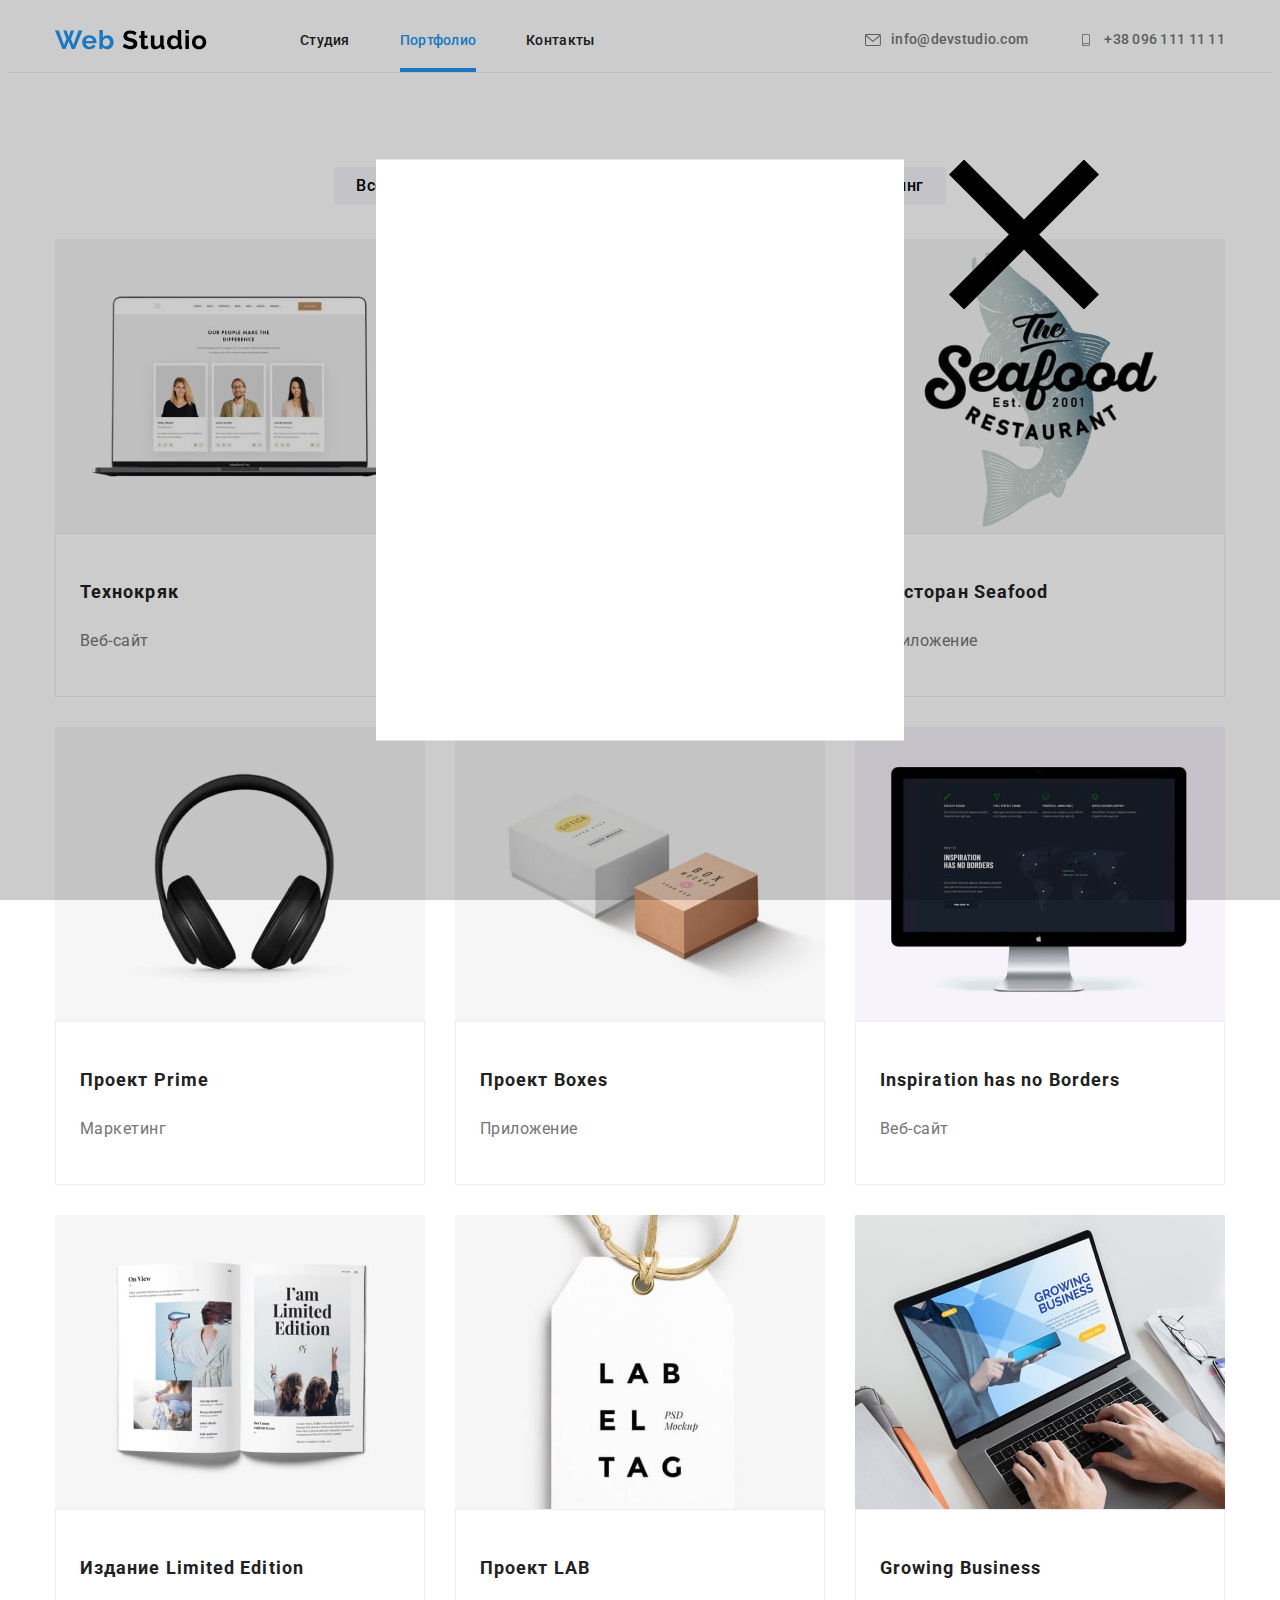
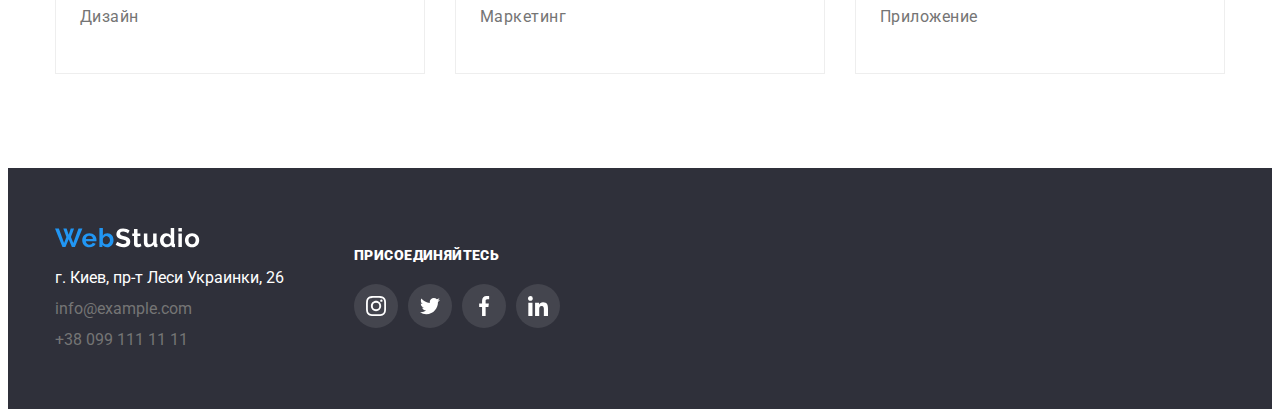
==== portfolio.html @ 85c2e056 "Пересоздал репозиторий" ====
<!DOCTYPE html>
<html lang="ru">
  <head>
    <meta charset="UTF-8" />
    <meta name="viewport" content="width=device-width, initial-scale=1.0" />
    <title>Portfolio</title>
    <link
      href="https://fonts.googleapis.com/css2?family=Roboto:wght@400;500;700;900&display=swap"
      rel="stylesheet"
    />
    <link rel="stylesheet" href="./css/styles.css" />
  </head>

  <body>
    <header>
      <div class="header">
       <nav class="nav">
        <a href="./index.html">
          <img src="./images/logotype.svg" alt="Логотип студии" class="logo"/>
         </a>
        <ul class="navigation">
          <li class="navigation-item"><a href="./index.html" class="links-nav">Студия</a></li>
          <li class="navigation-item"><a href="./portfolio.html" class="links-nav current">Портфолио</a></li>
          <li class="navigation-item"><a href="" class="links-nav data-modal-open">Контакты</a></li>
        </ul>
       </nav>
       <ul class="contacts">
        <li class="contacts-item">
          <a href="mailto:info@devstudio.com" class="links-contact">
            <svg class="contact-icon">
              <use href="./images/sprite.svg#icon-envelope"></use>
            </svg>
            info@devstudio.com
          </a>
        </li>
        <li class="contacts-item">
          <a href="tel:+380961111111" class="links-contact">
            <svg class="contact-icon">
              <use href="./images/sprite.svg#icon-smartphone"></use>
            </svg>
            +38 096 111 11 11
          </a>
        </li>
       </ul>
      </div>
    </header>

    <main>
      <h1 class="visually-hidden">Портфолио</h1>
      <section class="filters">
        <div class="filters-container">
        <h2 class="visually-hidden">Фильтры</h2>
        <ul class="filter-btns">
          <li class="filter-btn-box"><button class="filter-btn" type="button">Все</button></li>
          <li class="filter-btn-box"><button class="filter-btn" type="button">Веб-сайты</button></li>
          <li class="filter-btn-box"><button class="filter-btn" type="button">Приложения</button></li>
          <li class="filter-btn-box"><button class="filter-btn" type="button">Дизайн</button></li>
          <li class="filter-btn-box"><button class="filter-btn" type="button">Маркетинг</button></li>
        </ul>
      </div>
      </section>
      <section class="gallery">
        <h2 class="visually-hidden">Галерея</h2>
        <div class="gallery-container">
        <ul class="gallery-boxes">
          <li class="gallery-box">
            <a href="" class="gallery-link">
            <div class="gallery-overlay-box">
              <img src="./images/technocrack.jpg" alt="ноутбук" width="370" /> 
                <div class="gallery-overlay-text-box">
                <p class="gallery-overlay-text">Технокряк это современная площадка распространения коронавируса. Компании используют эту платформу для цифрового шпионажа и атак на защищённые сервера конкурентов.</p>
              </div>
            </div>
              <div class="gallery-text-box">
              <h3>Технокряк</h3>
              <p class="gallery-type">Веб-сайт</p></div></a
            >
          </li>
          <li class="gallery-box">
            <a href="" class="gallery-link">
              <div class="gallery-overlay-box">
              <img src="./images/poster.jpg" alt="постер" width="370" /> 
              <div class="gallery-overlay-text-box">
                <p class="gallery-overlay-text">Технокряк это современная площадка распространения коронавируса. Компании используют эту платформу для цифрового шпионажа и атак на защищённые сервера конкурентов.</p>
              </div>
            </div>
              <div class="gallery-text-box">
              <h3>Постер New Orlean vs Golden Star</h3>
              <p class="gallery-type">Дизайн</p></div></a
            >
          </li>
          <li class="gallery-box">
            <a href="" class="gallery-link"> 
              <div class="gallery-overlay-box">
              <img src="./images/seafood.jpg" alt="морская еда" width="370" /> 
              <div class="gallery-overlay-text-box">
                <p class="gallery-overlay-text">Технокряк это современная площадка распространения коронавируса. Компании используют эту платформу для цифрового шпионажа и атак на защищённые сервера конкурентов.</p>
              </div>
            </div>
              <div class="gallery-text-box">
              
              <h3>Ресторан Seafood</h3>
              <p class="gallery-type">Приложение</p></div></a>
          </li>
          <li class="gallery-box">
            <a href="" class="gallery-link">
              <div class="gallery-overlay-box">
              <img src="./images/prime.jpg" alt="наушники" width="370" />
              <div class="gallery-overlay-text-box">
                <p class="gallery-overlay-text">Технокряк это современная площадка распространения коронавируса. Компании используют эту платформу для цифрового шпионажа и атак на защищённые сервера конкурентов.</p>
              </div>
            </div>
              <div class="gallery-text-box">
              <h3>Проект Prime</h3>
              <p class="gallery-type">Маркетинг</p></div></a>
          </li>
          <li class="gallery-box">
            <a href="" class="gallery-link">
              <div class="gallery-overlay-box">
              <img src="./images/boxes.jpg" alt="коробки" width="370" /> 
              <div class="gallery-overlay-text-box">
                <p class="gallery-overlay-text">Технокряк это современная площадка распространения коронавируса. Компании используют эту платформу для цифрового шпионажа и атак на защищённые сервера конкурентов.</p>
              </div>
            </div>
            <div class="gallery-text-box">
              <h3>Проект Boxes</h3>
              <p class="gallery-type">Приложение</p></div></a>
          </li>
          <li class="gallery-box">
            <a href="" class="gallery-link">
              <div class="gallery-overlay-box">
              <img src="./images/inspiration.jpg" alt="монитор" width="370" />
              <div class="gallery-overlay-text-box">
                <p class="gallery-overlay-text">Технокряк это современная площадка распространения коронавируса. Компании используют эту платформу для цифрового шпионажа и атак на защищённые сервера конкурентов.</p>
              </div>
            </div>
            <div class="gallery-text-box">
              <h3>Inspiration has no Borders</h3>
              <p class="gallery-type">Веб-сайт</p></div></a
            >
          </li>
          <li class="gallery-box">
            <a href="" class="gallery-link">
              <div class="gallery-overlay-box">
              <img src="./images/limited.jpg" alt="журнал" width="370" />
              <div class="gallery-overlay-text-box">
                <p class="gallery-overlay-text">Технокряк это современная площадка распространения коронавируса. Компании используют эту платформу для цифрового шпионажа и атак на защищённые сервера конкурентов.</p>
              </div>
            </div>
            <div class="gallery-text-box">
              <h3>Издание Limited Edition</h3>
            <p class="gallery-type">Дизайн</p></div></a>
          </li>
          <li class="gallery-box">
            <a href="" class="gallery-link">
              <div class="gallery-overlay-box">
              <img src="./images/lab.jpg" alt="бирка" width="370" /> 
              <div class="gallery-overlay-text-box">
                <p class="gallery-overlay-text">Технокряк это современная площадка распространения коронавируса. Компании используют эту платформу для цифрового шпионажа и атак на защищённые сервера конкурентов.</p>
              </div>
            </div>
              <div class="gallery-text-box">
              <h3>Проект LAB</h3>
              <p class="gallery-type">Маркетинг</p>
              </div>
            </a>
          </li>
          <li class="gallery-box">
            <a href="" class="gallery-link">
              <div class="gallery-overlay-box">
              <img
                src="./images/growing.jpg"
                alt="приложение на ноутбуке"
                width="370"
              /> 
              <div class="gallery-overlay-text-box">
                <p class="gallery-overlay-text">Технокряк это современная площадка распространения коронавируса. Компании используют эту платформу для цифрового шпионажа и атак на защищённые сервера конкурентов.</p>
              </div>
            </div>
              <div class="gallery-text-box">
              <h3>Growing Business</h3>
              <p class="gallery-type">Приложение</p>
              </div>
            </a>
          </li>
        </ul>
      </div>
      </section>
    </main>

    <footer>
      <section class="footer">
        <div class="footer-boxes">
          <div class="footer-left">
        <a href="./index.html"
          ><img src="./images/logofooter.svg" alt="Логотип студии" class="footer-logo"
        /></a>
          <ul class="footer-contacts">
            <li class="footer-contact">г. Киев, пр-т Леси Украинки, 26</li>
            <li class="footer-contact"><a href="mailto:info@devstudio.com" class="contact">info@example.com</a></li>
            <li class="footer-contact"><a href="tel:+38target="_blank" 0991111111" class="contact">+38 099 111 11 11</a></li>
          </ul>
        </div>
          <div class="footer-right">
            <h3 class="footer-right-title"><b>ПРИСОЕДИНЯЙТЕСЬ</b></h3>
          <ul class="social-links-footer">
            <li class="social-links-item-footer">
            <a href="" class="social-link-footer">
            <svg class="social-link-icon-footer">
              <use href="./images/sprite.svg#icon-instagram"></use>
            </svg>
          </a>
        </li>
          <li class="social-links-item-footer">
          <a href="" class="social-link-footer">
            <svg class="social-link-icon-footer">
              <use href="./images/sprite.svg#icon-twitter"></use>
            </svg>
          </a>
        </li>
        <li class="social-links-item-footer">
          <a href="" class="social-link-footer">
            <svg class="social-link-icon-footer">
              <use href="./images/sprite.svg#icon-facebook"></use>
            </svg>
          </a>
        </li>
        <li class="social-links-item-footer">
          <a href="" class="social-link-footer">
            <svg class="social-link-icon-footer">
              <use href="./images/sprite.svg#icon-linkedin"></use>
            </svg>
          </a>
        </li>
        </ul>
      </div>
    </div>
      </section>
    </footer>

    <div class="modal-back">
      <div class="modal-window">
        <div class="modal-close">
          <svg class="close-icon">
            <use href="./images/sprite.svg#icon-close"></use>
          </svg>
        </div>
      </div>
    </div>
    <script src="./js/modal.js"></script>
  </body>
</html>
---- css/styles.css ----
:root {
    --main-text-color: #757575;
    --secondary-text-color: #212121;
    --additional-text-color: #ffffff;
    --accent-color: #2196f3;
    --button-background: #f5f4fa;
  }

  * {
    box-sizing: border-box;
  }

  p {
    color: var(--main-text-color);
  }

  a {
    text-decoration: none;
  }
  
  .visually-hidden {
    margin: 0;
    position: absolute !important;
    clip: rect(1px, 1px, 1px, 1px);
    padding: 0 !important;
    border: 0 !important;
    height: 1px !important;
    width: 1px !important;
    overflow: hidden;
  }

  body {
    color: var(--secondary-text-color);
    font-family: roboto, sans-serif;
  }
  
  ul {
    list-style: none;
  }

  h2 {
    color: var(--secondary-text-color);
    margin-top: 0px;
    font-style: normal;
    font-weight: bold;
    font-size: 36px;
    line-height: 1.2;
    text-align: center;
    letter-spacing: 0.03em;
  }
  
  h4 {
    font-style: normal;
    font-weight: bold;
    font-size: 14px;
    line-height: 1.14;
    letter-spacing: 0.03em;
    text-transform: uppercase;
  }

/* header */

.logo {
  margin-right: 93px;
}

.nav {
  display: flex;
  margin-right: auto;
}

.navigation {
  margin: 0;
  width: 313px;
  padding: 0px;
  display: flex;
  
}

.navigation-item:not(:first-child) {
  margin-left: 50px;
}

.header {
    padding: 0 15px;
    width: 1200px;
    display: flex;
    align-items: center;
    margin-left: auto;
    margin-right: auto;
  }

  header::after {
    content: "";
    display: block;
    height: 1px;
    width: 100%;
    background-color: #ECECEC;
  }

  .links-nav {
    padding: 24px 0;
    color: var(--secondary-text-color);
    font-style: normal;
    font-weight: 500;
    font-size: 14px;
    line-height: 1.14;
    letter-spacing: 0.02em;
    transition: color 250ms cubic-bezier(0.4, 0, 0.2, 1);
  }
  
  .links-nav:hover,
  .links-nav:focus {
    color: var(--accent-color);
  }
  
  .links-contact {
    display: flex;
    align-items: center;
  }

  .contact-icon {
    margin-right: 10px;
    width: 16px;
    height: 12px;
    fill: #757575;
    transition: fill 250ms cubic-bezier(0.4, 0, 0.2, 1);
  }

  .links-contact:hover
  .contact-icon, 
  .links-contact:focus 
  .contact-icon {
    fill: var(--accent-color);
}

  .contact-icon:hover,
  .contact-icon:focus {
    fill: var(--accent-color);
  }

  .links-contact {
    padding: 24px 0;
    color: var(--main-text-color);
    font-style: normal;
    font-weight: 500;
    font-size: 14px;
    line-height: 1.14;
    letter-spacing: 0.02em;
    transition: color 250ms cubic-bezier(0.4, 0, 0.2, 1);
  }

  .links-contact:hover,
.links-contact:focus {
  color: var(--accent-color);
}

.contacts {
  display: flex;
  align-items: center;
  margin: 0;
  padding: 0;
}

.contacts-item:not(:first-child) {
  margin-left: 50px;
}

.current {
  color: var(--accent-color);
  position: relative;
}

.current::after {
  content: "";
  display: block;
  height: 4px;
  background: var(--accent-color);
  width: 100%;
  position: absolute;
  top: 60px;
}

/* footer */

.footer-right-title {
  font-family: roboto, sans-serif;
  margin-bottom: 20px;
  margin-top: 0px;
  font-weight: 700;
  font-size: 14px;
  line-height: 1.14;
  letter-spacing: 0.03em;
  color: var(--additional-text-color) 
}

.footer-contacts {
  margin: 0;
  padding: 0;
  height: 81px;
  display: flex;
  flex-direction: column;
  justify-content: space-between;
}

.footer {
    padding: 60px 0;
    background-color: #2f303a;
  }
  
  .footer-logo {
    margin-bottom: 20px;
  }

  .footer-boxes {
    padding: 0 15px;
    width: 1200px;
    margin-left: auto;
    margin-right: auto;
    display: flex;
    align-items: center;
    
  }

  .footer-contact {
    color: #ffffff;
  }

  .contacts {
    font-family: Roboto;
    font-style: normal;
    font-weight: normal;
    font-size: 14px;
    line-height: 1.7;
    letter-spacing: 0.03em;
  }
  
  .contact {
    color: var(--main-text-color);
  }

  .social-links-footer {
    display: flex;
    margin: 0;
    padding: 0;
  }

  .social-link-footer {
    width: 44px;
    height: 44px;
    border-radius: 50%;
    background-color: rgba(255, 255, 255, 0.1);
    color: var(--additional-text-color);
    display: flex;
    justify-content: center;
    align-items: center;
    transition: background-color 250ms cubic-bezier(0.4, 0, 0.2, 1);
  }

  .social-links-item-footer:not(:last-child) {
    margin-right: 10px;   
  }

  .social-link-footer:hover,
  .social-link-footer:focus {
    color: var(--additional-text-color);
    background-color: var(--accent-color);
  }

  .social-link-icon-footer {
    width: 20px;
    height: 20px;
    fill: currentColor;
  }

  .footer-right {
    margin-left: 70px;
  }

/* studio */

/* hero */

h1 {
    margin: 0px 0px;
    font-style: normal;
    font-weight: 900;
    font-size: 44px;
    line-height: 1.5;
    text-align: center;
    letter-spacing: 0.06em;
    text-transform: uppercase;
    color: #ffffff;
  }

.hero {
    margin: 0 auto;
    height: 600px;
    max-width: 1600px;
    display: flex;
    align-items: center;
    justify-content: center;
    background-color: #2f303a;
    background-image: linear-gradient(#2F303A66, #2F303A66),
    url(../images/hero.jpg);
    background-repeat: no-repeat;
    background-position: right top;
  }

  .hero-box {
    max-width: 696px;
    display: flex;
    flex-direction: column;
    justify-content: center;
  }

  .btn {
    min-width: 200px;
    margin-left: auto;
    margin-right: auto;
    color: var(--additional-text-color);
    background-color: var(--accent-color);
    margin-top: 30px;
    font-family: Roboto;
    font-style: normal;
    font-weight: bold;
    font-size: 16px;
    line-height: 1.9;
    border-radius: 4px;
    padding: 10px 32px;
    text-align: center;
    letter-spacing: 0.06em;
    cursor: pointer;
  }

/* qualities */

.qualities-boxes {
  padding: 0;
  margin: 0;
  display: flex;
}

.qualities-box {
  max-width: 270px;
}

.details::before {
  content: "";
  display: block;
  height: 120px;
  margin-bottom: 30px;
  background-image: url(../images/antenna.svg);
  background-color: #f5f4fa;
  background-position: center;
  background-repeat: no-repeat;
}

.punctuality::before {
  content: "";
  display: block;
  height: 120px;
  margin-bottom: 30px;
  background-image: url(../images/clock.svg);
  background-color: #f5f4fa;
  background-position: center;
  background-repeat: no-repeat;
}

.planning::before {
  content: "";
  display: block;
  height: 120px;
  margin-bottom: 30px;
  background-image: url(../images/diagram.svg);
  background-color: #f5f4fa;
  background-position: center;
  background-repeat: no-repeat;
}

.technology::before {
  content: "";
  display: block;
  height: 120px;
  margin-bottom: 30px;
  background-image: url(../images/astronaut.svg);
  background-color: #f5f4fa;
  background-position: center;
  background-repeat: no-repeat;
}

.qualities-box:not(:last-child) {
  margin-right: 30px;
}

.qualities-container {
  padding: 0 15px;
  width: 1200px;
  margin-left: auto;
  margin-right: auto;
  display: flex;
}


.qualities {
    padding: 94px 0px;
    width: 100%;
    margin-top: 0px;
    margin-left: auto;
    margin-right: auto;
  }
  
  .qualities-title {
    color: var(--secondary-text-color);
  }
  
  .qualities-text {
    color: var(--main-text-color);
  }

  .qualities-title {
    font-style: normal;
    font-weight: bold;
    font-size: 14px;
    line-height: 1.14;
    letter-spacing: 0.03em;
    text-transform: uppercase;
  }
  
  .qualities-text {
    font-style: normal;
    font-weight: normal;
    font-size: 14px;
    line-height: 1.7;
    letter-spacing: 0.03em;
  }
  

/* jobs */

.jobs-box:not(:nth-child(3n)) {
  margin-right: auto;
}

.jobs-container {
  margin: 0 auto;
  padding-left: 15px;
  padding-right: 15px;
  width: 1200px;
}

.jobs-boxes {
  padding: 0;
  margin: 0;
  display: flex;
}

.jobs {
    padding-bottom: 94px;
    text-transform: uppercase;
    color: var(--additional-text-color);
  }

  .jobs-box {
    position: relative;
    overflow: hidden;
  }

  .jobs-overlay {
    width: 100%;
    height: 70px;
    background-color: rgba(47, 48, 58, 0.8);
    display: flex;
    justify-content: center;
    align-items: center;
    position: absolute;
    transition: transform 250ms cubic-bezier(0.4, 0, 0.2, 1);
  }

  .jobs-overlay-text {
    font-weight: 700;
    color: var(--additional-text-color);
  }

  .desktop:hover .jobs-overlay,
  .desktop:focus .jobs-overlay {
    transform: translateY(-100%);
  }

  .mobile:hover .jobs-overlay,
  .mobile:focus .jobs-overlay {
    transform: translateY(-100%);
  }

  .design:hover .jobs-overlay,
  .design:focus .jobs-overlay {
    transform: translateY(-100%);
  }

.team-boxes {
  margin: 0;
  padding: 0;
  display: flex;
  justify-content: space-around;
}

.team-box {
  display: flex;
  flex-direction: column;
  justify-content: center;
}

.dev-footer {
  padding-bottom: 30px;
  padding-top: 30px;
  box-shadow: 0px 1px 3px rgba(0, 0, 0, 0.12),
  0px 1px 1px rgba(0, 0, 0, 0.14),
  0px 2px 1px rgba(0, 0, 0, 0.2);
  border-radius: 0px 0px 4px 4px;
}

.team-box:not(:last-child) {
  margin-right: 23px;
}

.team {
    padding: 94px 0px;
    background-color: #F5F4FA;
  }
  
.team-container {
  padding: 0 15px;
  margin-left: auto;
  margin-right: auto;
  width: 1200px;
}

  .dev {
    text-align: center;
    margin: 0;
    font-style: normal;
    font-weight: normal;
    font-size: 16px;
    line-height: 1.2;
    letter-spacing: 0.03em;
  }

  .dev-name {
    text-align: center;
    color: var(--secondary-text-color);
    margin-bottom: 10px;
    margin-top: 0;
    font-style: normal;
    font-weight: 500;
    font-size: 16px;
    line-height: 1.2;
    letter-spacing: 0.03em;
  }

  .social-link {
    display: flex;
    justify-content: center;
    align-items: center;
    width: 44px;
    height: 44px;
    border-radius: 50%;
    color: #afb1b8;
    background-color: #FFFFFF;
    transition: color 250ms cubic-bezier(0.4, 0, 0.2, 1), background-color 250ms cubic-bezier(0.4, 0, 0.2, 1);
}
  
  .social-link-icon {
    width: 20px;
    height: 20px;
    fill: currentColor;
}

  .social-links {
    padding: 0;
    margin: 0;
    display: flex;
    justify-content: center;
    margin-top: 16px;
  }

  .social-links-item:not(:first-child) {
    margin-left: 10px;
  }

  .social-link:hover,
  .social-link:focus {
    background-color: var(--accent-color);
    color: #ffffff;
  }

  .social-link-icon:hover .social-link,
  .social-link-icon:focus .social-link {
    background-color: var(--accent-color);
  }

  /* clients */

  .clients {
    padding: 94px 0;
  }

  .clients-title {
    margin: 0;
    margin-bottom: 50px;
  }

  .client-link {
    width: 170px;
    height: 90px;
    display: flex;
    justify-content: center;
    align-items: center;
    border: 1px solid #afb1b8;
    border-radius: 4px;
    color: #AFB1B8;
    transition: color 250ms cubic-bezier(0.4, 0, 0.2, 1);
}
  }

  .clients-container {
    padding: 0 15px;
    margin: 0 auto;
  }

  .clients-box {
    margin: 0;
    padding: 0 15px;
    width: 1170px;
    margin: 0 auto;
    display: flex;
    justify-content: space-between;
  }

  .client-link:hover,
  .client-link:focus {
    color: var(--accent-color);
    border-color: var(--accent-color);
  }

  .client-link-icon {
    fill: currentColor;
  }

  /* portfolio */

ul {
  list-style: none;
}

.filter-btns {
  margin: 0;
  padding: 0;
  display: flex;
  justify-content: center;
}

.filters-container {
  width: 1200px;
  margin: 0 auto;
  padding: 0 15px;
}

.filter-btn-box:not(:first-child) {
  margin-left: 8px;
}

.filter-btn {
  border-radius: 4px;
  padding: 6px 22px;
  transition: color 250ms cubic-bezier(0.4, 0, 0.2, 1), background-color 250ms cubic-bezier(0.4, 0, 0.2, 1);
  cursor: pointer;
}

.filters {
    padding-top: 94px;
    padding-bottom: 34px;
    min-width: 1200px;
}

.gallery-container {
    width: 1200px;
    margin: 0 auto;
    padding: 0 15px;
}

.gallery {
  padding-bottom: 94px;
}

  .gallery-type {
    margin-bottom: 20px;
  }

h3 {
  color: var(--secondary-text-color);
  margin-top: 20px;
  margin-bottom: 4px;
  font-style: normal;
  font-weight: bold;
  font-size: 18px;
  line-height: 2;
  letter-spacing: 0.06em;
}

.gallery-boxes {
  margin: 0;
  padding: 0;
  display: flex;
  flex-wrap: wrap;
}

.gallery-box {
  width: 370px;
  transition: box-shadow 250ms cubic-bezier(0.4, 0, 0.2, 1);

}

.gallery-box:not(:nth-last-child(-n + 3)) {
  margin-bottom: 30px;
}

.gallery-box:not(:nth-child(3n)) {
 margin-right: 30px;
} 

.gallery-text-box {
  padding: 20px 24px;
  border: 1px solid #EEEEEE;
}

img {
  display: block;
}

  button {
    background-color: var(--button-background);
    border: 0px;
    font-family: Roboto;
    font-style: normal;
    font-weight: 500;
    font-size: 16px;
    line-height: 1.6;
    letter-spacing: 0.03em;
  }
  
  button:hover,
  button:focus {
    color: var(--additional-text-color);
    background-color: var(--accent-color);
    border-radius: 4px;
  }
  
  .gallery-text {
    font-style: normal;
    font-weight: normal;
    font-size: 18px;
    line-height: 1.6;
    letter-spacing: 0.03em;
  }
  
  .gallery-type {
    font-style: normal;
    font-weight: normal;
    font-size: 16px;
    line-height: 1.9;
    letter-spacing: 0.03em;
  }

  .gallery-box:hover,
  .gallery-box:focus {
    box-shadow: 0px 1px 1px rgba(0, 0, 0, 0.12),
    0px 4px 4px rgba(0, 0, 0, 0.06),
    1px 4px 6px rgba(0, 0, 0, 0.16);
  }

  .gallery-overlay-text {
    font-weight: 400;
    color: var(--additional-text-color);
    max-width: 322px;
    line-height: 1.56;
    letter-spacing: 0.03em;
    font-size: 18px;
  }

  .gallery-overlay-text-box {
    display: flex;
    justify-content: center;
    align-items: center;
    background-color: rgba(33, 150, 243, 0.9);
    width: 100%;
    height: 100%;
    position: absolute;
    transition: transform 250ms cubic-bezier(0.4, 0, 0.2, 1);
  }

  .gallery-box:hover .gallery-overlay-text-box,
  .gallery-box:focus .gallery-overlay-text-box {
    transform: translateY(-100%)
  }

  .gallery-overlay-box {
    position: relative;
    overflow: hidden;
    max-width: 370px;
    max-height: 294px;
  }

  /* modal */

  .modal-back {
    width: 100%;
    height: 100%;
    background-color: rgba(0, 0, 0, 0.2);
    position: fixed;
    left: 0;
    top: 0;
  }

  .is-hidden {
    visibility: hidden;
    opacity: 0;
    pointer-events: unset;
  }

  .modal-window {
    width: 528px;
    height: 581px;
    background-color: #fff;
    position: absolute;
    left: 50%;
    top: 50%;
    transform: translate(-50%, -50%)
  }

  .modal-close {
    width: 30px;
    height: 30px;
    position: absolute;
    top: 0;
    right: 0;
  }
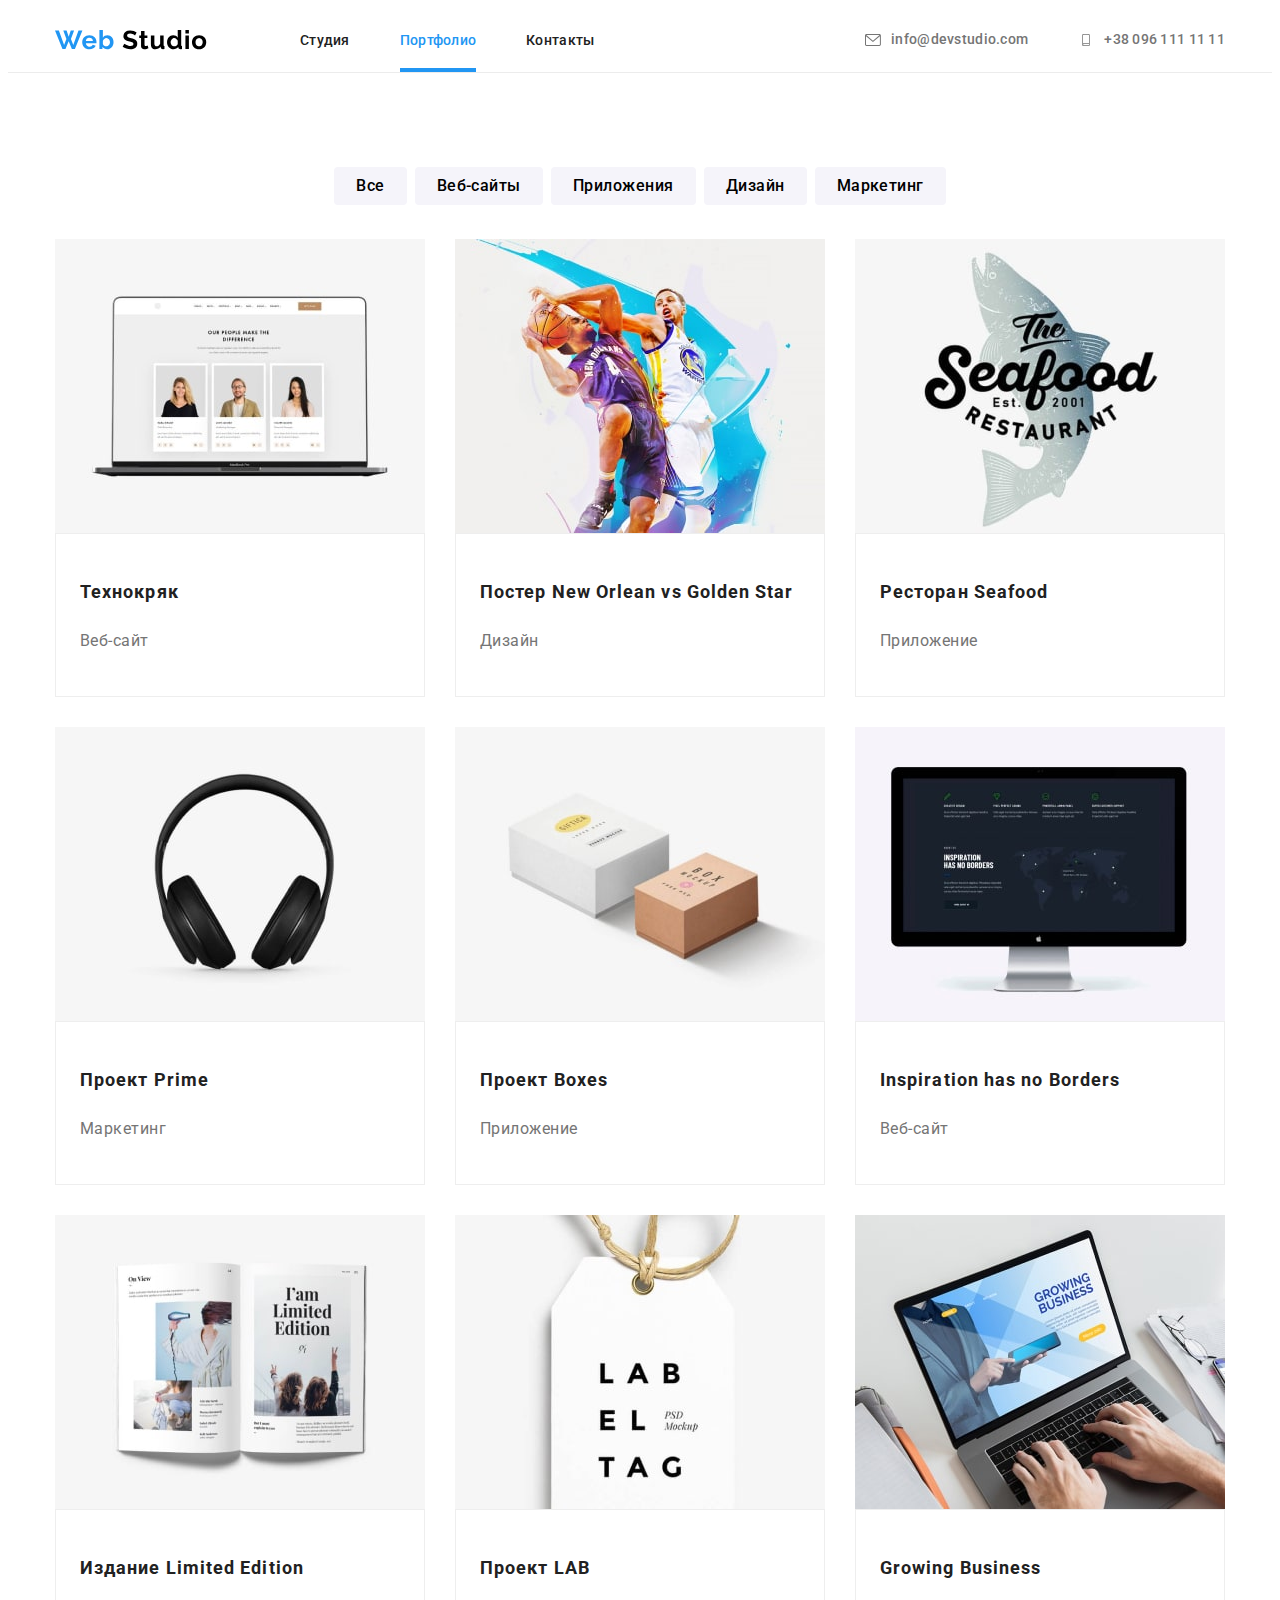
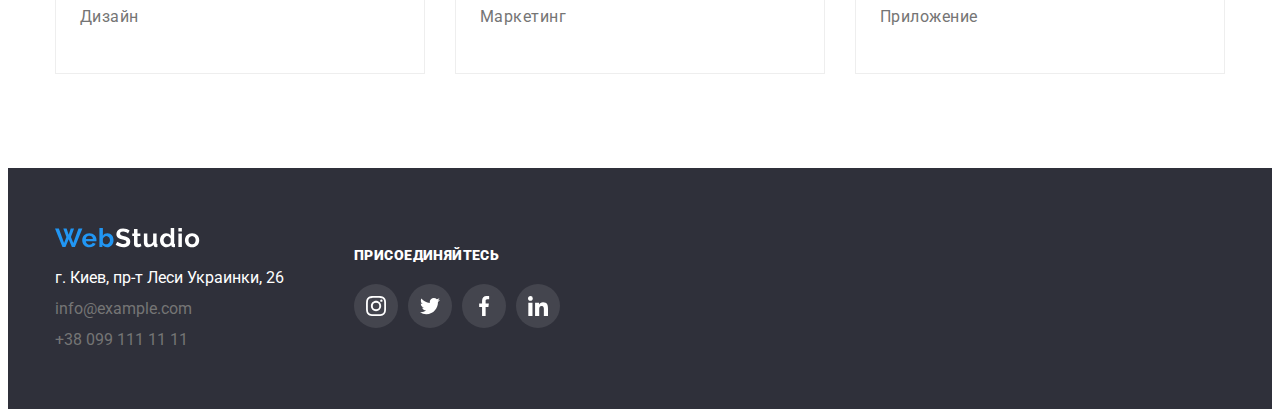
==== commit 9aee16fe: "Исправления" ====
--- a/portfolio.html
+++ b/portfolio.html
@@ -237,16 +237,5 @@
     </div>
       </section>
     </footer>
-
-    <div class="modal-back">
-      <div class="modal-window">
-        <div class="modal-close">
-          <svg class="close-icon">
-            <use href="./images/sprite.svg#icon-close"></use>
-          </svg>
-        </div>
-      </div>
-    </div>
-    <script src="./js/modal.js"></script>
   </body>
 </html>
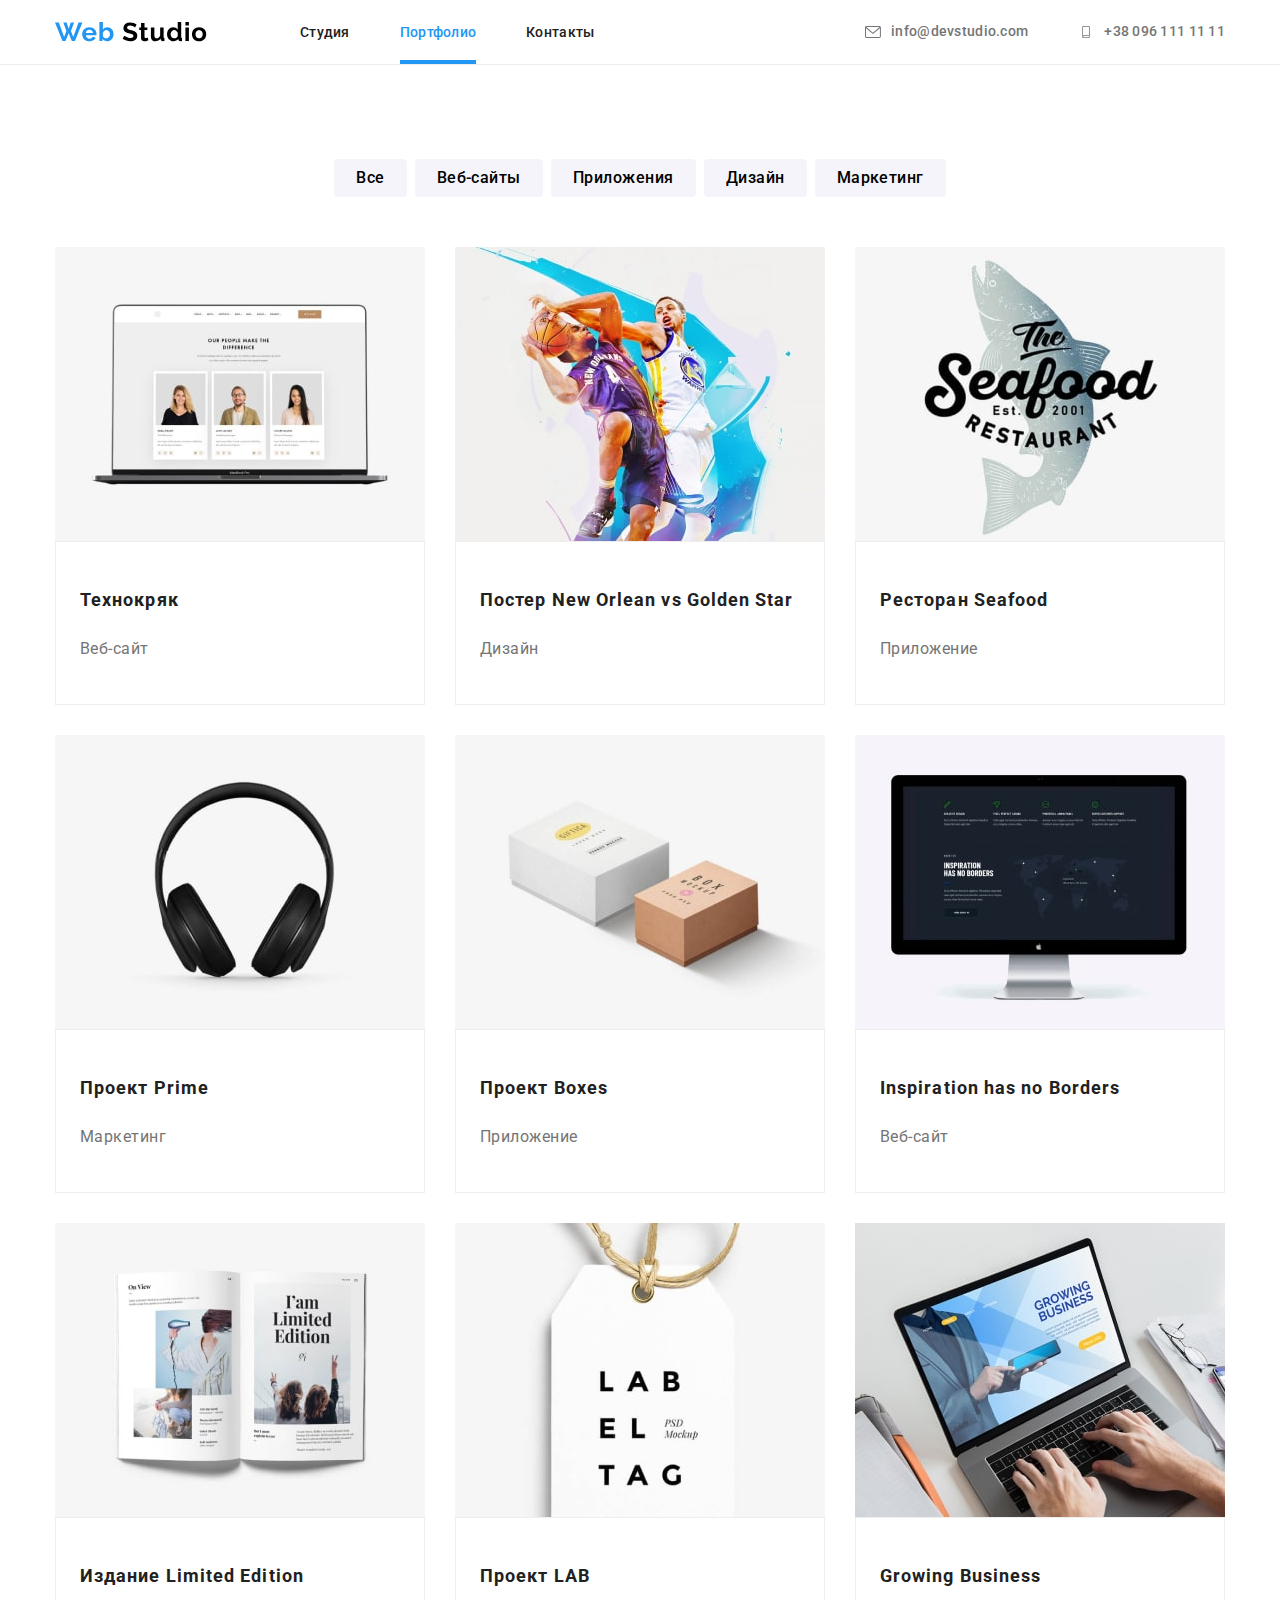
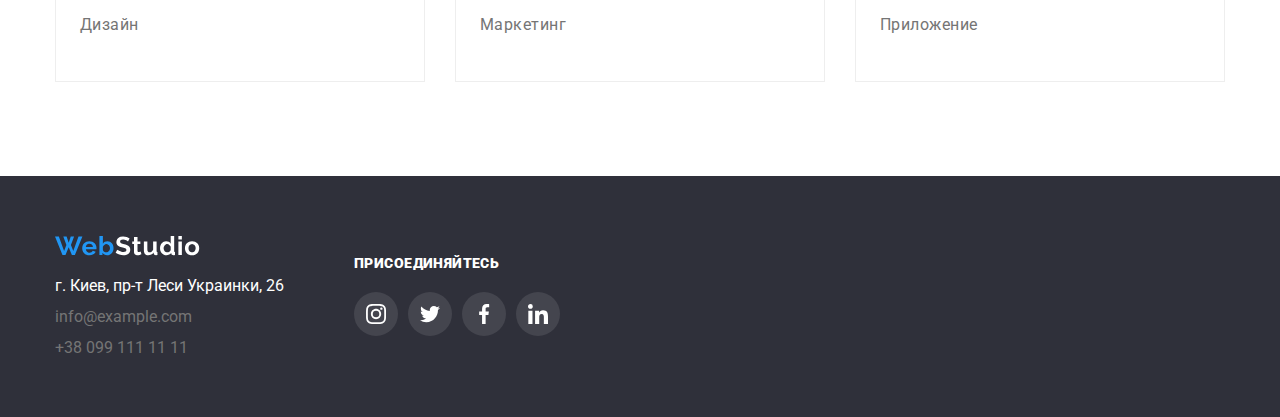
==== commit 3c096556: "Исправления" ====
--- a/portfolio.html
+++ b/portfolio.html
@@ -13,7 +13,7 @@
 
   <body>
     <header>
-      <div class="header">
+      <div class="container-header">
        <nav class="nav">
         <a href="./index.html">
           <img src="./images/logotype.svg" alt="Логотип студии" class="logo"/>
@@ -47,21 +47,14 @@
 
     <main>
       <h1 class="visually-hidden">Портфолио</h1>
-      <section class="filters">
-        <div class="filters-container">
-        <h2 class="visually-hidden">Фильтры</h2>
+      <section class="gallery">
         <ul class="filter-btns">
           <li class="filter-btn-box"><button class="filter-btn" type="button">Все</button></li>
           <li class="filter-btn-box"><button class="filter-btn" type="button">Веб-сайты</button></li>
           <li class="filter-btn-box"><button class="filter-btn" type="button">Приложения</button></li>
           <li class="filter-btn-box"><button class="filter-btn" type="button">Дизайн</button></li>
           <li class="filter-btn-box"><button class="filter-btn" type="button">Маркетинг</button></li>
-        </ul>
-      </div>
-      </section>
-      <section class="gallery">
-        <h2 class="visually-hidden">Галерея</h2>
-        <div class="gallery-container">
+        </ul> 
         <ul class="gallery-boxes">
           <li class="gallery-box">
             <a href="" class="gallery-link">
@@ -184,13 +177,12 @@
             </a>
           </li>
         </ul>
-      </div>
       </section>
     </main>
 
     <footer>
       <section class="footer">
-        <div class="footer-boxes">
+        <div class="footer-container">
           <div class="footer-left">
         <a href="./index.html"
           ><img src="./images/logofooter.svg" alt="Логотип студии" class="footer-logo"
--- a/css/styles.css
+++ b/css/styles.css
@@ -32,6 +32,7 @@
   body {
     color: var(--secondary-text-color);
     font-family: roboto, sans-serif;
+    margin: 0px;
   }
   
   ul {
@@ -81,7 +82,7 @@
   margin-left: 50px;
 }
 
-.header {
+.container-header {
     padding: 0 15px;
     width: 1200px;
     display: flex;
@@ -96,6 +97,7 @@
     height: 1px;
     width: 100%;
     background-color: #ECECEC;
+    border-radius: 2px;
   }
 
   .links-nav {
@@ -212,7 +214,7 @@
     margin-bottom: 20px;
   }
 
-  .footer-boxes {
+  .footer-container {
     padding: 0 15px;
     width: 1200px;
     margin-left: auto;
@@ -457,7 +459,6 @@
 
 .jobs {
     padding-bottom: 94px;
-    text-transform: uppercase;
     color: var(--additional-text-color);
   }
 
@@ -480,6 +481,7 @@
   .jobs-overlay-text {
     font-weight: 700;
     color: var(--additional-text-color);
+    text-transform: uppercase;
   }
 
   .desktop:hover .jobs-overlay,
@@ -508,6 +510,7 @@
   display: flex;
   flex-direction: column;
   justify-content: center;
+  background: #fff;
 }
 
 .dev-footer {
@@ -653,16 +656,12 @@
 }
 
 .filter-btns {
-  margin: 0;
-  padding: 0;
   display: flex;
   justify-content: center;
-}
-
-.filters-container {
   width: 1200px;
   margin: 0 auto;
-  padding: 0 15px;
+  padding: 94px 15px 0;
+
 }
 
 .filter-btn-box:not(:first-child) {
@@ -708,10 +707,11 @@
 }
 
 .gallery-boxes {
-  margin: 0;
-  padding: 0;
   display: flex;
   flex-wrap: wrap;
+  width: 1200px;
+  margin: 0 auto;
+  padding: 50px 15px 0;
 }
 
 .gallery-box {
